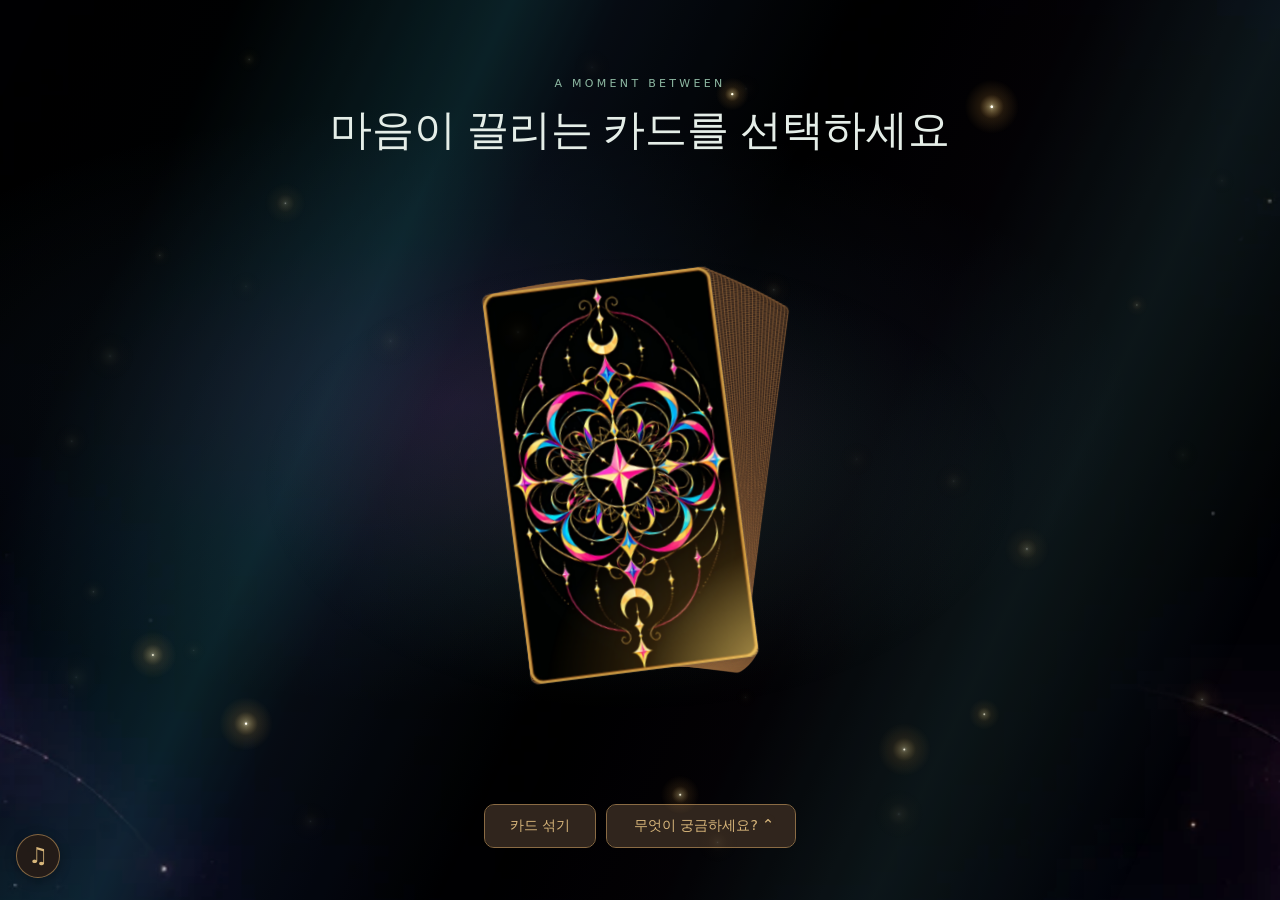
==== index.html @ be84ca91 "배경음" ====
<!doctype html>
<html lang="ko">
<head>
<meta charset="utf-8">
<meta name="viewport" content="width=device-width,initial-scale=1,viewport-fit=cover">
<meta name="theme-color" content="#101b19">
<title>In-between Shift | 1장 타로</title>





<link rel="stylesheet" href="./css/tarot.css">
<link rel="stylesheet" href="./css/effects/15-background-music.css"><script>const n=Math.floor(Math.random()*20);const id=n<8?'back-0'+(n+1):'back-1-'+(n-7);const src=n<8?'./assets/card-backs/'+id+'.webp':'./assets/card-backs/'+id+'.png';document.documentElement.dataset.initialBack=id;const l=document.createElement('link');l.rel='preload';l.as='image';l.href=src;document.head.append(l);</script><link rel="modulepreload" href="./js/screen/app/bootstrap.js"><link rel="modulepreload" href="./js/motion/animation/card-animation.js"><link rel="modulepreload" href="./js/settings/config/config.js"></head>
<body>
<main class="tarot-app" id="tarotApp">

<section class="intro" id="sharedIntro">
<p class="eyebrow">A MOMENT BETWEEN</p>
<h1 id="resultSelectionTitle">마음이 끌리는 카드를 선택하세요</h1>
<p id="instruction" aria-live="polite">카드를 섞을 때마다 새로운 무늬의 덱을 만납니다.</p>
</section>
<section class="stage" id="stage" aria-label="타로 카드 애니메이션">
<div class="aura">
</div>
<div class="cards" id="cards">
</div>
</section>
<section class="controls">
<div class="status">
<span class="status-dot">
</span>
<span id="status" role="status">준비 완료</span>
<span id="backName">
</span>
</div>
<div id="navigation" class="navigation" hidden>
<button id="prevBtn" class="nav-btn" aria-label="이전 카드">←</button>
<span id="counter" aria-live="polite">
</span>
<button id="nextBtn" class="nav-btn" aria-label="다음 카드">→</button>
<button id="selectBtn" class="secondary">가운데 카드 선택</button>
</div>
<div class="actions">
<button id="shuffleBtn" class="primary">카드 섞기</button>
<div class="reading-dropdown">
<button id="readingDropdown" type="button" class="reading-dropdown-trigger" aria-expanded="false" aria-controls="readingOptions">무엇이 궁금하세요? <span aria-hidden="true">⌄</span></button>
<div id="readingOptions" class="reading-dropdown-menu" hidden>
<button type="button" class="reading-option" aria-selected="true">조언 - 당신을 위한</button>
</div>

</div>
</div>
<p class="note" id="poolNotice">
</p>
<p class="note" id="inventory">
</p>
</section>
</main>
<section id="resultView" class="result-view" hidden>


<div id="resultCardHost" class="result-card-host">
</div>
<p id="resultReading" class="result-reading" aria-live="polite"></p>
<p id="resultNotice" class="note" hidden></p>
<div class="result-actions">
<button id="resultAgain" class="primary" hidden>다시 섞기</button>
</div>
</section>
<!-- v44: draggable music button, three-track playlist; random starting song. -->
<div class="ad1-bgm-control" aria-label="배경음 설정">
  <button id="bgmToggle" class="ad1-bgm-toggle" type="button" aria-pressed="false" aria-label="배경음 켜기" title="배경음 켜기">
    <span class="ad1-bgm-icon" aria-hidden="true">♫</span><span id="bgmLabel" class="ad1-bgm-label">음악 켜기</span>
  </button>
</div>
<audio id="bgmAudio" preload="none" playsinline aria-hidden="true"></audio>
<script type="module" src="./js/effects/background-music.js"></script>
<script type="module" src="./js/screen/app/main.js">
</script>
</body>
</html>
---- css/tarot.css ----
@import url("./motion/00-card-face-structure.css");
/* CSS loading index. cards.css owns final card decoration. */
@import url("./screen/01-foundation-and-cards.css");
@import url("./motion/02-shuffle-and-reveal.css");
@import url("./effects/03-light-and-reflection.css");
@import url("./motion/04-fan-layout.css");
@import url("./motion/05-selection-layout.css");
@import url("./effects/06-reveal-overlay.css");
@import url("./decoration/cards.css");

/* Transient anime-style fan-opening trails; no permanent UI or layout changes. */
@import url("./effects/07-anime-fan.css");
@import url("./effects/08-cosmic-background.css");
@import url("./effects/09-card-surface-performance.css");
@import url("./effects/10-living-light-and-sky.css");
@import url("./effects/11-deck-paper-edges.css");
@import url("./effects/12-shooting-stars.css");
@import url("./effects/13-idle-deck-size.css");
@import url("./effects/14-selected-glow-persistence.css");
---- css/effects/15-background-music.css ----
/* v38 — draggable lower-left floating music note; small temporary side label.
   Separate from the card/shuffle/dropdown controls. */
.ad1-bgm-control {
  position: fixed;
  z-index: 400;
  left: max(16px,env(safe-area-inset-left));
  bottom: max(22px,env(safe-area-inset-bottom));
  width: 44px;
  height: 44px;
  pointer-events: none;
  overflow: visible;
}
.ad1-bgm-toggle {
  position: absolute;
  top: 0;
  left: 0;
  display: flex;
  align-items: center;
  justify-content: flex-start;
  width: 44px;
  height: 44px;
  padding: 0;
  margin: 0;
  overflow: hidden;
  box-sizing: border-box;
  background: rgba(38,28,23,.91);
  border: 1px solid rgba(172,132,81,.72);
  border-radius: 24px;
  color: #D9B77B;
  font: inherit;
  font-size: 12px;
  line-height: 1;
  white-space: nowrap;
  cursor: grab;
  pointer-events: auto;
  user-select: none;
  -webkit-user-select: none;
  -webkit-tap-highlight-color: transparent;
  touch-action: none;
  box-shadow: 0 3px 12px rgba(0,0,0,.28);
  transition: width 300ms cubic-bezier(.24,.7,.25,1),
    background-color 180ms ease, border-color 180ms ease, color 180ms ease;
}
.ad1-bgm-toggle.is-expanded { width: 126px; }
.ad1-bgm-toggle[data-expand-side="left"] {
  left: auto;
  right: 0;
  flex-direction: row-reverse;
}
.ad1-bgm-toggle.is-dragging { cursor: grabbing; transition: none; }
.ad1-bgm-icon {
  display: flex;
  align-items: center;
  justify-content: center;
  flex: 0 0 42px;
  width: 42px;
  font-size: 22px;
  line-height: 1;
}
.ad1-bgm-label {
  overflow: hidden;
  flex: 0 0 auto;
  max-width: 0;
  opacity: 0;
  color: inherit;
  transition: max-width 250ms ease, opacity 220ms ease;
}
.ad1-bgm-toggle.is-expanded .ad1-bgm-label {
  max-width: 77px;
  opacity: 1;
}
.ad1-bgm-toggle:hover,
.ad1-bgm-toggle:focus-visible {
  background: #3A2B20;
  border-color: #CCA06A;
  color: #F1D5A0;
}
.ad1-bgm-toggle:focus-visible { outline: 2px solid #D9B77B; outline-offset: 3px; }
.ad1-bgm-toggle[aria-pressed="true"] {
  background: rgba(58,42,30,.94);
  border-color: #C6A06E;
  color: #F0D19A;
}
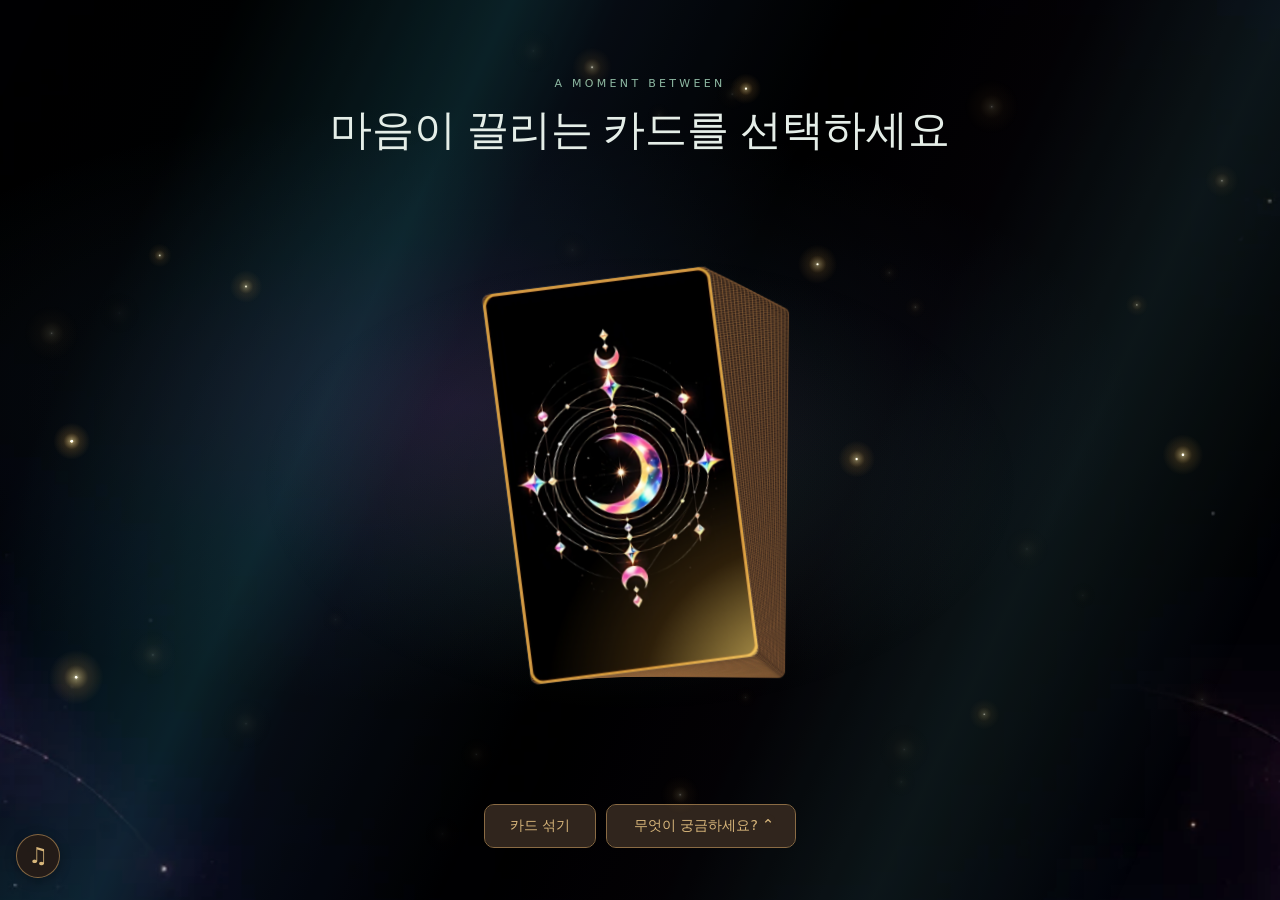
==== commit 6e86a69b: "오류수정" ====
--- a/index.html
+++ b/index.html
@@ -11,7 +11,7 @@
 
 
 <link rel="stylesheet" href="./css/tarot.css">
-<link rel="stylesheet" href="./css/effects/15-background-music.css"><script>const n=Math.floor(Math.random()*20);const id=n<8?'back-0'+(n+1):'back-1-'+(n-7);const src=n<8?'./assets/card-backs/'+id+'.webp':'./assets/card-backs/'+id+'.png';document.documentElement.dataset.initialBack=id;const l=document.createElement('link');l.rel='preload';l.as='image';l.href=src;document.head.append(l);</script><link rel="modulepreload" href="./js/screen/app/bootstrap.js"><link rel="modulepreload" href="./js/motion/animation/card-animation.js"><link rel="modulepreload" href="./js/settings/config/config.js"></head>
+<link rel="stylesheet" href="./css/effects/15-background-music.css"><script>const n=Math.floor(Math.random()*20);const id=n<8?'back-0'+(n+1):'back-1-'+(n-7);const src='./assets/card-backs/'+id+'.webp';document.documentElement.dataset.initialBack=id;const l=document.createElement('link');l.rel='preload';l.as='image';l.href=src;document.head.append(l);</script><link rel="modulepreload" href="./js/screen/app/bootstrap.js"><link rel="modulepreload" href="./js/motion/animation/card-animation.js"><link rel="modulepreload" href="./js/settings/config/config.js"></head>
 <body>
 <main class="tarot-app" id="tarotApp">
 
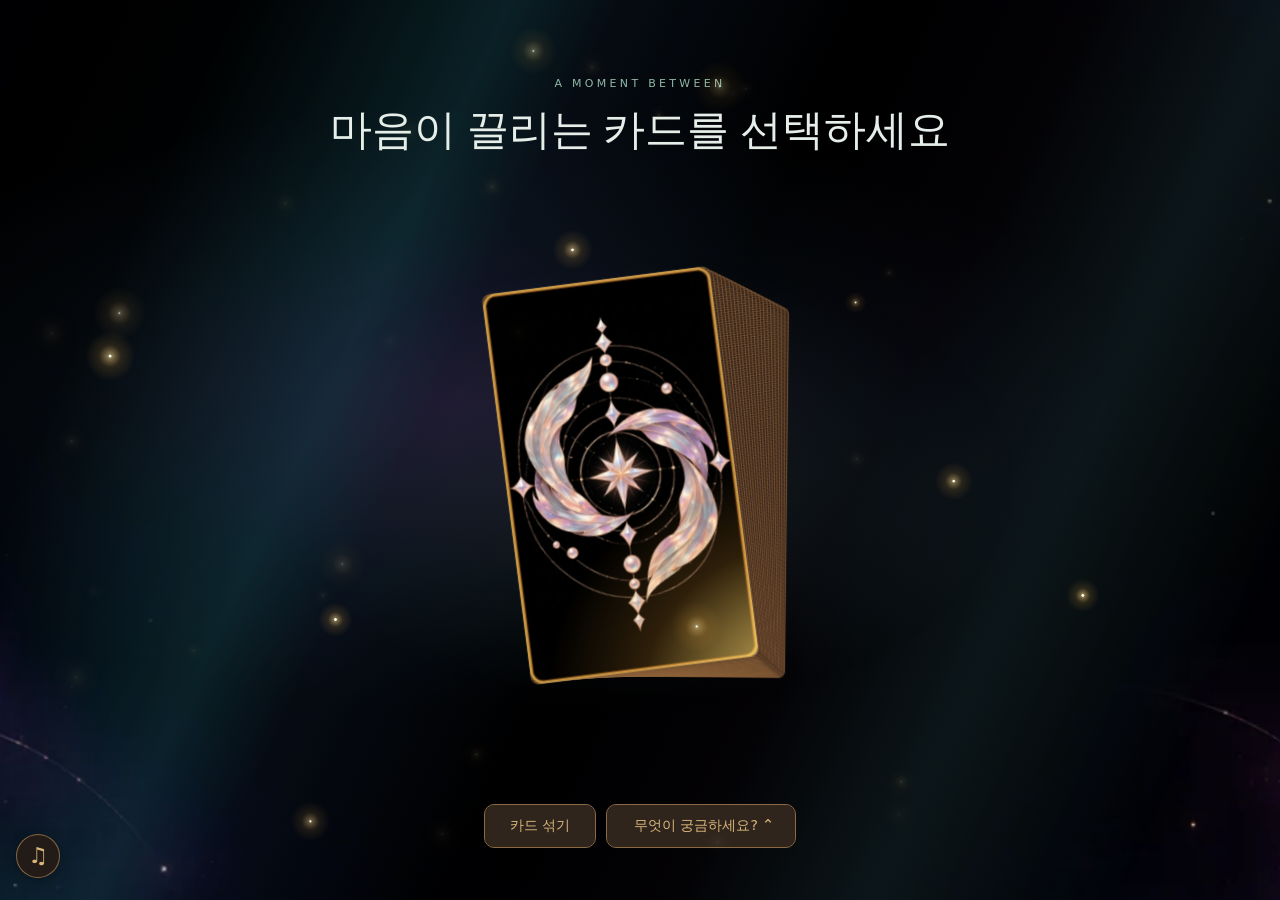
==== commit 2943381f: "문구 길이 반응 자동" ====
--- a/index.html
+++ b/index.html
@@ -62,10 +62,12 @@
 
 <div id="resultCardHost" class="result-card-host">
 </div>
+<div class="result-reading-group">
 <p id="resultReading" class="result-reading" aria-live="polite"></p>
 <p id="resultNotice" class="note" hidden></p>
 <div class="result-actions">
 <button id="resultAgain" class="primary" hidden>다시 섞기</button>
+</div>
 </div>
 </section>
 <!-- v44: draggable music button, three-track playlist; random starting song. -->
--- a/css/tarot.css
+++ b/css/tarot.css
@@ -17,3 +17,26 @@
 @import url("./effects/12-shooting-stars.css");
 @import url("./effects/13-idle-deck-size.css");
 @import url("./effects/14-selected-glow-persistence.css");
+@import url('./effects/16-image-error.css');
+
+/* v50: landscape mobile layout and horizontal shuffle visibility. */
+@import url("./screen/17-landscape-and-shuffle-visibility.css");
+/* v53: tablet landscape first-screen / shuffle / fan layout. */
+@import url("./screen/18-tablet-landscape-shuffle-layout.css");
+
+/* v54: rotated phone site + tablet portrait-like selection and PC-like result. */
+@import url("./screen/19-phone-portrait-lock-tablet-result.css");
+
+/* v55: one stationary button bar on tablet landscape, from shuffle through result. */
+@import url("./screen/20-tablet-landscape-fixed-actions.css");
+
+/* v57: tablet result card typography + content-fit reading; mobile landscape heading anchor. */
+@import url("./screen/21-responsive-reading-and-phone-heading.css");
+
+/* Portrait rules are now consolidated in 23, legacy 22 retained but not loaded. */
+
+/* v59: unified portrait-responsive sizes and vertical result layout. */
+@import url("./screen/23-portrait-responsive-scale.css");
+
+/* v60: unified landscape-responsive sizes; preserve each approved layout. */
+@import url("./screen/24-landscape-responsive-scale.css");
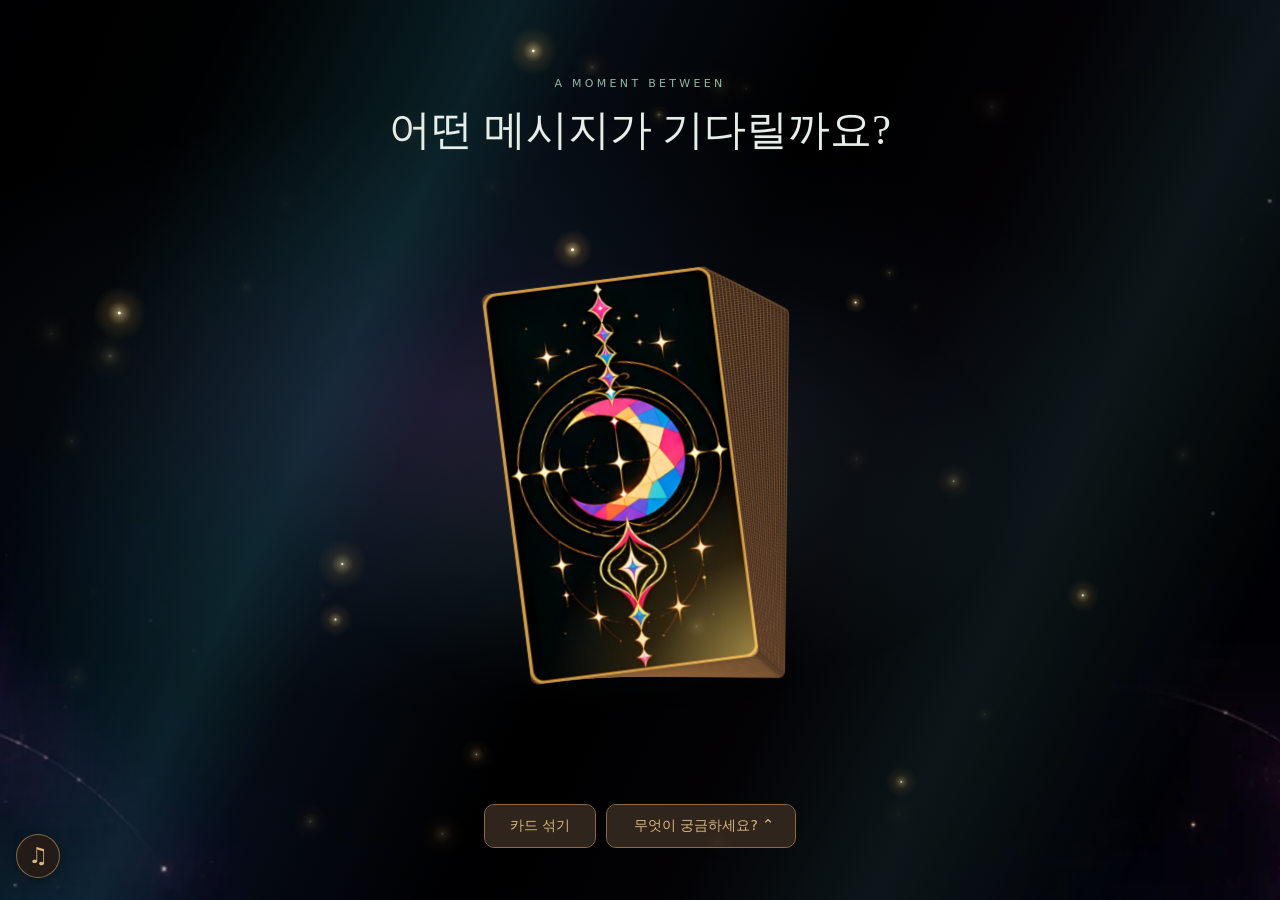
==== commit 5cdc7029: "버튼문구영역수정" ====
--- a/index.html
+++ b/index.html
@@ -17,7 +17,7 @@
 
 <section class="intro" id="sharedIntro">
 <p class="eyebrow">A MOMENT BETWEEN</p>
-<h1 id="resultSelectionTitle">마음이 끌리는 카드를 선택하세요</h1>
+<h1 id="resultSelectionTitle">어떤 메시지가 기다릴까요?</h1>
 <p id="instruction" aria-live="polite">카드를 섞을 때마다 새로운 무늬의 덱을 만납니다.</p>
 </section>
 <section class="stage" id="stage" aria-label="타로 카드 애니메이션">
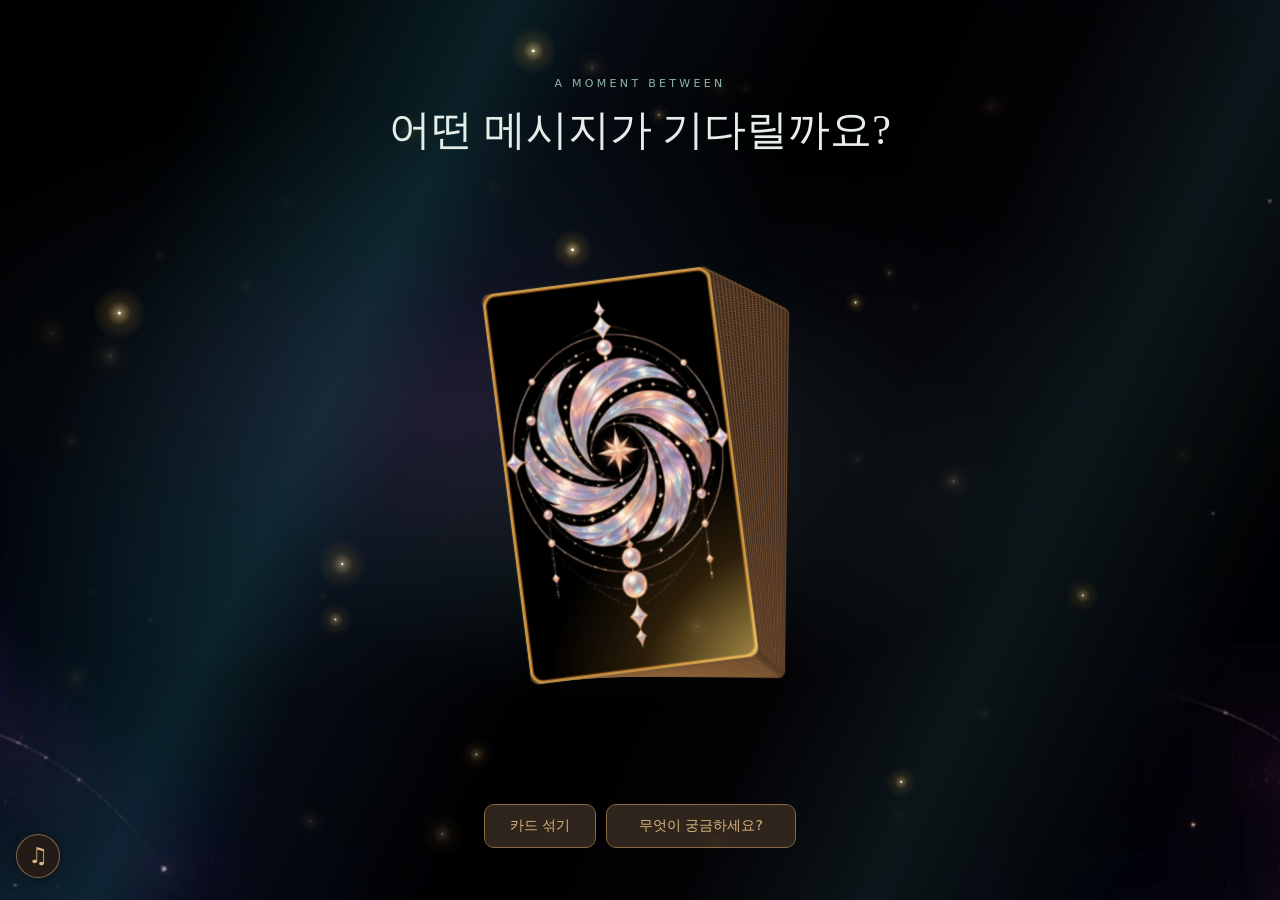
==== commit dae2e564: "문구 메뉴선택 화살표수정" ====
--- a/index.html
+++ b/index.html
@@ -44,9 +44,9 @@
 <div class="actions">
 <button id="shuffleBtn" class="primary">카드 섞기</button>
 <div class="reading-dropdown">
-<button id="readingDropdown" type="button" class="reading-dropdown-trigger" aria-expanded="false" aria-controls="readingOptions">무엇이 궁금하세요? <span aria-hidden="true">⌄</span></button>
+<button id="readingDropdown" type="button" class="reading-dropdown-trigger" aria-expanded="false" aria-controls="readingOptions">무엇이 궁금하세요?</button>
 <div id="readingOptions" class="reading-dropdown-menu" hidden>
-<button type="button" class="reading-option" aria-selected="true">조언 - 당신을 위한</button>
+<button type="button" class="reading-option" aria-selected="false">조언 - 당신을 위한</button>
 </div>
 
 </div>
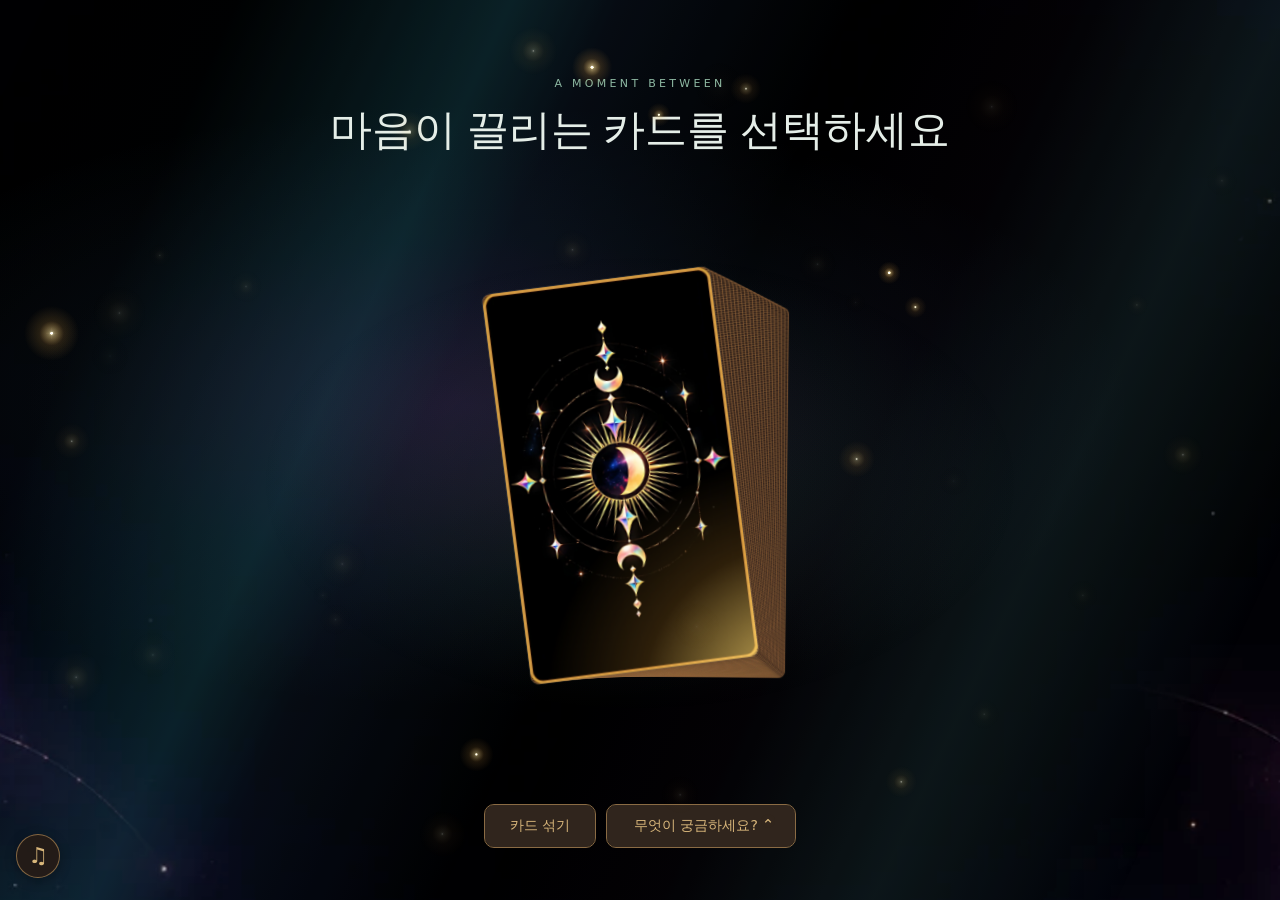
==== commit dd001ed8: "화살표통일" ====
--- a/index.html
+++ b/index.html
@@ -17,7 +17,7 @@
 
 <section class="intro" id="sharedIntro">
 <p class="eyebrow">A MOMENT BETWEEN</p>
-<h1 id="resultSelectionTitle">어떤 메시지가 기다릴까요?</h1>
+<h1 id="resultSelectionTitle">마음이 끌리는 카드를 선택하세요</h1>
 <p id="instruction" aria-live="polite">카드를 섞을 때마다 새로운 무늬의 덱을 만납니다.</p>
 </section>
 <section class="stage" id="stage" aria-label="타로 카드 애니메이션">
@@ -44,9 +44,9 @@
 <div class="actions">
 <button id="shuffleBtn" class="primary">카드 섞기</button>
 <div class="reading-dropdown">
-<button id="readingDropdown" type="button" class="reading-dropdown-trigger" aria-expanded="false" aria-controls="readingOptions">무엇이 궁금하세요?</button>
+<button id="readingDropdown" type="button" class="reading-dropdown-trigger" aria-expanded="false" aria-controls="readingOptions">무엇이 궁금하세요? <span aria-hidden="true">⌄</span></button>
 <div id="readingOptions" class="reading-dropdown-menu" hidden>
-<button type="button" class="reading-option" aria-selected="false">조언 - 당신을 위한</button>
+<button type="button" class="reading-option" aria-selected="true">조언 - 당신을 위한</button>
 </div>
 
 </div>
@@ -62,12 +62,10 @@
 
 <div id="resultCardHost" class="result-card-host">
 </div>
-<div class="result-reading-group">
 <p id="resultReading" class="result-reading" aria-live="polite"></p>
 <p id="resultNotice" class="note" hidden></p>
 <div class="result-actions">
 <button id="resultAgain" class="primary" hidden>다시 섞기</button>
-</div>
 </div>
 </section>
 <!-- v44: draggable music button, three-track playlist; random starting song. -->
--- a/css/tarot.css
+++ b/css/tarot.css
@@ -33,7 +33,8 @@
 /* v57: tablet result card typography + content-fit reading; mobile landscape heading anchor. */
 @import url("./screen/21-responsive-reading-and-phone-heading.css");
 
-/* Portrait rules are now consolidated in 23, legacy 22 retained but not loaded. */
+/* v58: keep result controls at the same initial button location on portrait tablets. */
+@import url("./screen/22-tablet-portrait-actions-anchor.css");
 
 /* v59: unified portrait-responsive sizes and vertical result layout. */
 @import url("./screen/23-portrait-responsive-scale.css");
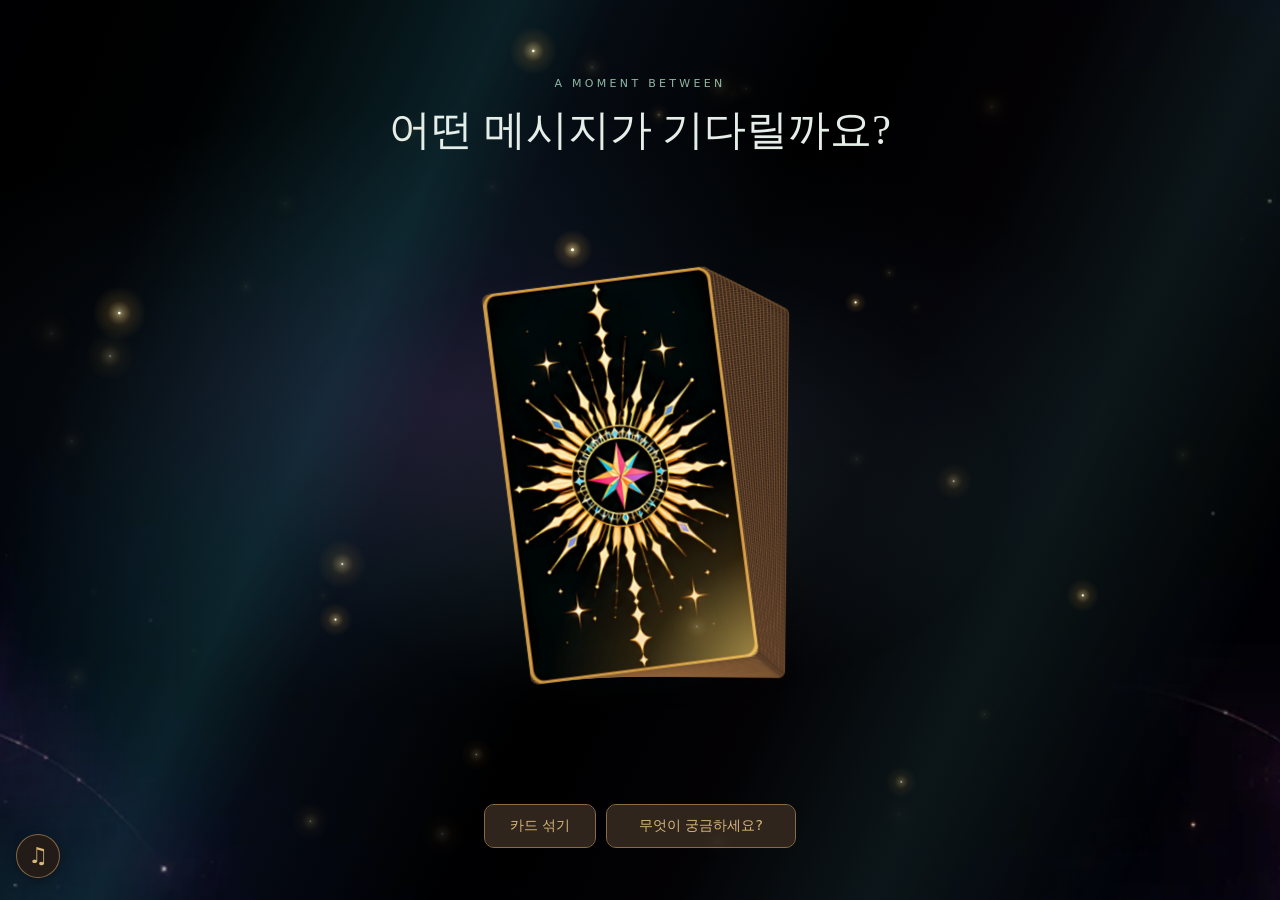
==== commit b7299dda: "화살표 통일 문단단위 줄바꿈" ====
--- a/index.html
+++ b/index.html
@@ -17,7 +17,7 @@
 
 <section class="intro" id="sharedIntro">
 <p class="eyebrow">A MOMENT BETWEEN</p>
-<h1 id="resultSelectionTitle">마음이 끌리는 카드를 선택하세요</h1>
+<h1 id="resultSelectionTitle">어떤 메시지가 기다릴까요?</h1>
 <p id="instruction" aria-live="polite">카드를 섞을 때마다 새로운 무늬의 덱을 만납니다.</p>
 </section>
 <section class="stage" id="stage" aria-label="타로 카드 애니메이션">
@@ -44,9 +44,9 @@
 <div class="actions">
 <button id="shuffleBtn" class="primary">카드 섞기</button>
 <div class="reading-dropdown">
-<button id="readingDropdown" type="button" class="reading-dropdown-trigger" aria-expanded="false" aria-controls="readingOptions">무엇이 궁금하세요? <span aria-hidden="true">⌄</span></button>
+<button id="readingDropdown" type="button" class="reading-dropdown-trigger" aria-expanded="false" aria-controls="readingOptions">무엇이 궁금하세요?</button>
 <div id="readingOptions" class="reading-dropdown-menu" hidden>
-<button type="button" class="reading-option" aria-selected="true">조언 - 당신을 위한</button>
+<button type="button" class="reading-option" aria-selected="false">조언 - 당신을 위한</button>
 </div>
 
 </div>
@@ -62,10 +62,12 @@
 
 <div id="resultCardHost" class="result-card-host">
 </div>
+<div class="result-reading-group">
 <p id="resultReading" class="result-reading" aria-live="polite"></p>
 <p id="resultNotice" class="note" hidden></p>
 <div class="result-actions">
 <button id="resultAgain" class="primary" hidden>다시 섞기</button>
+</div>
 </div>
 </section>
 <!-- v44: draggable music button, three-track playlist; random starting song. -->
--- a/css/tarot.css
+++ b/css/tarot.css
@@ -33,8 +33,7 @@
 /* v57: tablet result card typography + content-fit reading; mobile landscape heading anchor. */
 @import url("./screen/21-responsive-reading-and-phone-heading.css");
 
-/* v58: keep result controls at the same initial button location on portrait tablets. */
-@import url("./screen/22-tablet-portrait-actions-anchor.css");
+/* Portrait rules are now consolidated in 23, legacy 22 retained but not loaded. */
 
 /* v59: unified portrait-responsive sizes and vertical result layout. */
 @import url("./screen/23-portrait-responsive-scale.css");
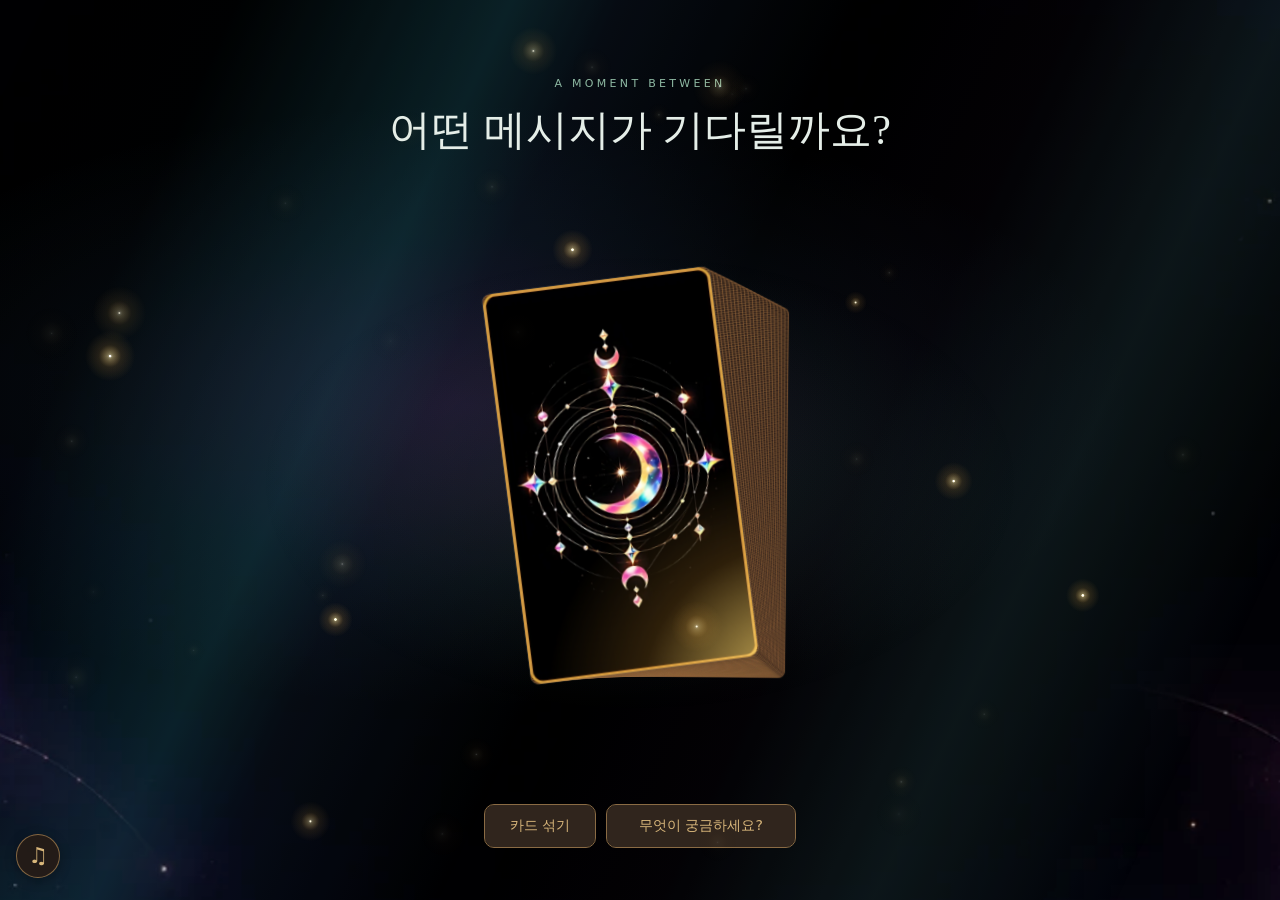
==== commit 3cb8f546: "스마트폰 가로 모드 수정" ====
--- a/index.html
+++ b/index.html
@@ -10,6 +10,7 @@
 
 
 
+<script src="./js/settings/config/viewport-profile.js"></script>
 <link rel="stylesheet" href="./css/tarot.css">
 <link rel="stylesheet" href="./css/effects/15-background-music.css"><script>const n=Math.floor(Math.random()*20);const id=n<8?'back-0'+(n+1):'back-1-'+(n-7);const src='./assets/card-backs/'+id+'.webp';document.documentElement.dataset.initialBack=id;const l=document.createElement('link');l.rel='preload';l.as='image';l.href=src;document.head.append(l);</script><link rel="modulepreload" href="./js/screen/app/bootstrap.js"><link rel="modulepreload" href="./js/motion/animation/card-animation.js"><link rel="modulepreload" href="./js/settings/config/config.js"></head>
 <body>
--- a/css/tarot.css
+++ b/css/tarot.css
@@ -40,3 +40,12 @@
 
 /* v60: unified landscape-responsive sizes; preserve each approved layout. */
 @import url("./screen/24-landscape-responsive-scale.css");
+
+/* AD2 2026-11-11: adaptive short-touch landscape and tablet button anchor. */
+@import url("./screen/25-landscape-adaptive-layout.css");
+
+/* AD2 2026-11-11: semantic paragraph spacing; same wrapping/layout. */
+@import url("./screen/26-reading-paragraphs.css");
+
+/* AD2: text legibility and chosen-card emphasis, after older overrides. */
+@import url("./screen/27-reading-type-and-selected-glow.css");
